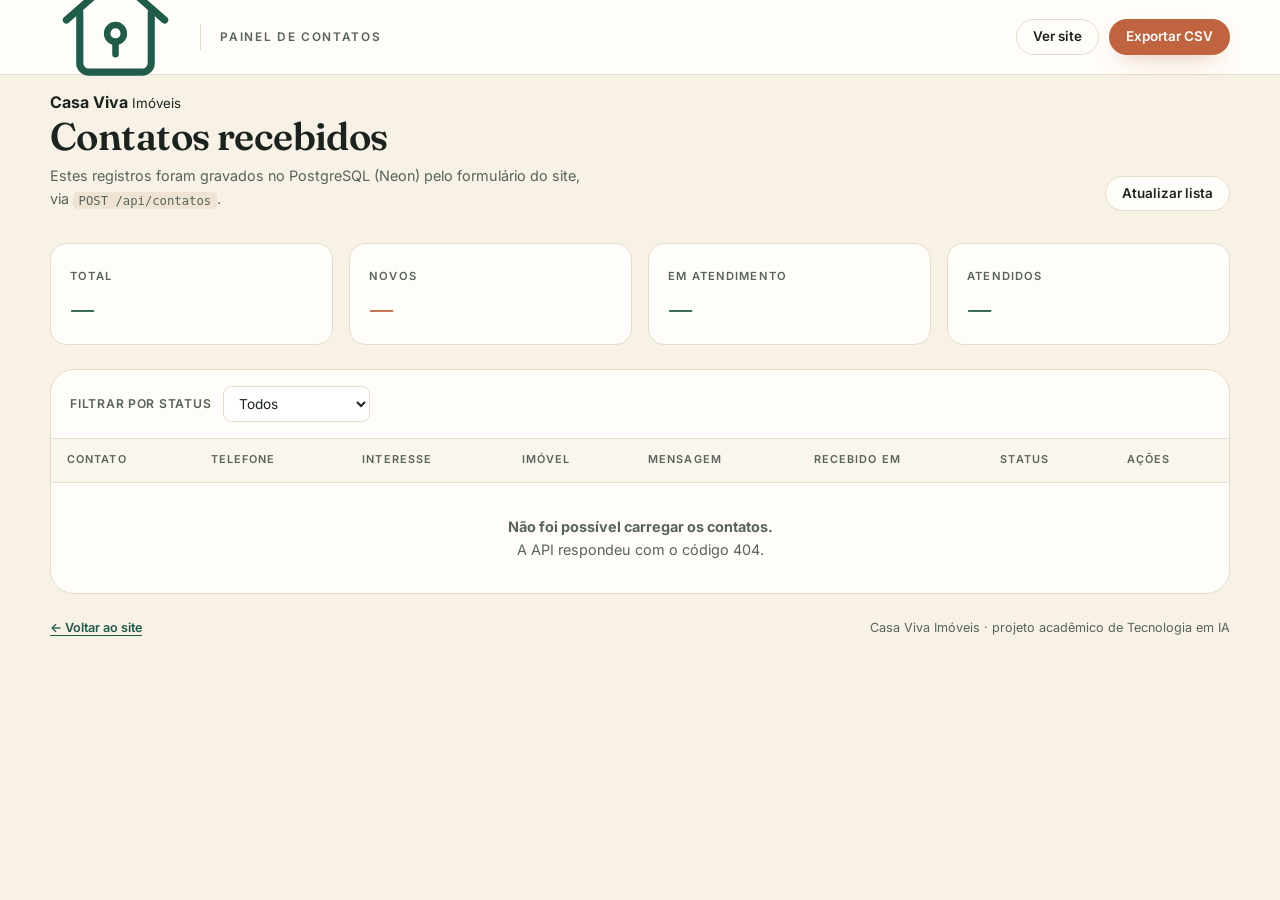
==== frontend/admin.html @ 15d40934 "feat(admin): cria painel de contatos com status e exportacao csv" ====
<!DOCTYPE html>
<html lang="pt-BR">
  <head>
    <meta charset="UTF-8" />
    <meta name="viewport" content="width=device-width, initial-scale=1.0" />
    <title>Painel de contatos — Casa Viva Imóveis</title>
    <meta name="description" content="Painel administrativo para acompanhar os contatos recebidos pelo site da Casa Viva Imóveis." />
    <meta name="theme-color" content="#1f5c4a" />
    <link
      rel="icon"
      href="data:image/svg+xml,%3Csvg xmlns='http://www.w3.org/2000/svg' viewBox='0 0 32 32'%3E%3Crect width='32' height='32' rx='9' fill='%231f5c4a'/%3E%3Cpath d='M16 7l8 6.8V24a1 1 0 0 1-1 1h-4.6v-6.4h-4.8V25H9a1 1 0 0 1-1-1V13.8z' fill='%23f7f1e6'/%3E%3C/svg%3E"
    />

    <link rel="preconnect" href="https://fonts.googleapis.com" />
    <link rel="preconnect" href="https://fonts.gstatic.com" crossorigin />
    <link
      href="https://fonts.googleapis.com/css2?family=Fraunces:wght@400;600&family=Inter:wght@400;500;600;700&display=swap"
      rel="stylesheet"
    />

    <link rel="stylesheet" href="css/base.css" />
    <link rel="stylesheet" href="css/admin.css" />
  </head>

  <body class="admin">
    <!-- Barra superior do painel -->
    <header class="admin__topo">
      <div class="container admin__barra">
        <a class="logo" href="index.html" aria-label="Casa Viva Imóveis — ir para o site">
          <svg class="logo__icone" viewBox="0 0 44 44" fill="none" aria-hidden="true">
            <path d="M5.5 20.5 22 6l16.5 14.5" stroke="currentColor" stroke-width="2.4" stroke-linecap="round" stroke-linejoin="round" />
            <path d="M10 17.8V35a3 3 0 0 0 3 3h18a3 3 0 0 0 3-3V17.8" stroke="currentColor" stroke-width="2.4" stroke-linecap="round" stroke-linejoin="round" />
            <circle cx="22" cy="25" r="2.8" stroke="currentColor" stroke-width="2.2" />
            <path d="M22 27.8V32" stroke="currentColor" stroke-width="2.2" stroke-linecap="round" />
          </svg>
          <span class="logo__texto">
            <strong>Casa Viva</strong>
            <small>Imóveis</small>
          </span>
        </a>

        <span class="admin__divisor" aria-hidden="true"></span>
        <p class="admin__etiqueta">Painel de contatos</p>

        <div class="admin__acoes">
          <a class="btn btn--contorno btn--pequeno" href="index.html">Ver site</a>
          <button class="btn btn--primario btn--pequeno" id="exportar" type="button">
            Exportar CSV
          </button>
        </div>
      </div>
    </header>

    <main class="container admin__conteudo">
      <div class="admin__intro">
        <div>
          <h1>Contatos recebidos</h1>
          <p>
            Estes registros foram gravados no PostgreSQL (Neon) pelo formulário
            do site, via <code>POST /api/contatos</code>.
          </p>
        </div>
        <button class="btn btn--contorno btn--pequeno" id="atualizar" type="button">
          Atualizar lista
        </button>
      </div>

      <!-- Cartões de resumo -->
      <section class="resumo" aria-label="Resumo dos contatos">
        <div class="resumo__cartao">
          <span>Total</span>
          <strong id="totalContatos">—</strong>
        </div>
        <div class="resumo__cartao resumo__cartao--alerta">
          <span>Novos</span>
          <strong id="totalNovos">—</strong>
        </div>
        <div class="resumo__cartao">
          <span>Em atendimento</span>
          <strong id="totalAtendimento">—</strong>
        </div>
        <div class="resumo__cartao">
          <span>Atendidos</span>
          <strong id="totalAtendidos">—</strong>
        </div>
      </section>

      <!-- Tabela de contatos -->
      <section class="painel" aria-label="Lista de contatos">
        <div class="painel__barra">
          <label for="filtroStatus">Filtrar por status</label>
          <select id="filtroStatus">
            <option value="">Todos</option>
            <option value="novo">Novo</option>
            <option value="em_atendimento">Em atendimento</option>
            <option value="atendido">Atendido</option>
          </select>
          <span class="painel__hora" id="ultimaAtualizacao"></span>
        </div>

        <div class="tabela__rolagem">
          <table class="tabela">
            <thead>
              <tr>
                <th scope="col">Contato</th>
                <th scope="col">Telefone</th>
                <th scope="col">Interesse</th>
                <th scope="col">Imóvel</th>
                <th scope="col">Mensagem</th>
                <th scope="col">Recebido em</th>
                <th scope="col">Status</th>
                <th scope="col">Ações</th>
              </tr>
            </thead>
            <tbody id="corpoTabela"></tbody>
          </table>
        </div>

        <p class="tabela__estado" id="estadoTabela">Carregando contatos...</p>
      </section>

      <footer class="admin__rodape">
        <p>
          <a class="link-botao" href="index.html">← Voltar ao site</a>
        </p>
        <p>Casa Viva Imóveis · projeto acadêmico de Tecnologia em IA</p>
      </footer>
    </main>

    <div class="toast" id="toast" role="status" aria-live="polite"></div>

    <script>
      /* Mesma configuração do index.html: em produção, informe a URL da API. */
      window.CASAVIVA_API_URL = "";
    </script>
    <script src="js/api.js"></script>
    <script src="js/admin.js"></script>
  </body>
</html>
---- frontend/css/base.css ----
/* =====================================================================
   Casa Viva Imóveis — base.css
   Tokens de design (paleta, tipografia, espaçamento) e componentes
   reaproveitados pelo site (index.html) e pelo painel (admin.html).

   TROcar A PALETA? Basta alterar as variáveis abaixo. Todo o CSS usa
   var(--nome), então nenhuma cor fica "solta" pelo arquivo.
   ===================================================================== */

/* ---------------------------------------------------------------------
   1. PALETA E TOKENS
   Paleta "areia + verde": areia traz aconchego (morar) e o verde passa
   confiança (contrato, documentação). O terracota é usado só em ações.
   --------------------------------------------------------------------- */
:root {
  /* Cores de fundo */
  --areia: #f7f1e6;
  --areia-forte: #efe4d2;
  --papel: #fffdf9;
  --branco: #ffffff;

  /* Verdes da marca */
  --verde-900: #0d2a22;
  --verde-800: #133a2e;
  --verde: #1f5c4a;
  --verde-600: #2c7a60;
  --verde-claro: #dceae2;

  /* Destaque (botões e detalhes) */
  --terracota: #c06440;
  --terracota-escura: #a4522f;
  --areia-quente: #e9b48f;

  /* Texto e linhas */
  --tinta: #1b231f;
  --tinta-suave: #58635c;
  --linha: #e5dccb;

  /* Feedback */
  --erro: #b0342a;
  --sucesso: #1d6b45;

  /* Tipografia */
  --fonte-titulo: "Fraunces", "Iowan Old Style", Georgia, serif;
  --fonte-texto: "Inter", system-ui, -apple-system, "Segoe UI", sans-serif;

  /* Layout */
  --largura: 1180px;
  --altura-header: 76px;
  --secao: clamp(4.5rem, 8vw, 7rem);

  /* Formas, sombras e movimento */
  --raio-p: 10px;
  --raio: 16px;
  --raio-g: 24px;
  --sombra-1: 0 1px 2px rgba(13, 42, 34, 0.06), 0 10px 28px -14px rgba(13, 42, 34, 0.22);
  --sombra-2: 0 26px 60px -26px rgba(13, 42, 34, 0.38);
  --transicao: 220ms cubic-bezier(0.22, 1, 0.36, 1);
}

/* ---------------------------------------------------------------------
   2. RESET LEVE
   Sem frameworks: só o necessário para o layout se comportar igual em
   Chrome, Firefox, Edge e Safari.
   --------------------------------------------------------------------- */
*,
*::before,
*::after {
  box-sizing: border-box;
}

* {
  margin: 0;
}

html {
  -webkit-text-size-adjust: 100%;
  color-scheme: light;
  /* Rolagem suave dos links de âncora (#inicio, #imoveis...) */
  scroll-behavior: smooth;
  /* Evita que o header fixo cubra o título da seção */
  scroll-padding-top: calc(var(--altura-header) + 20px);
}

body {
  font-family: var(--fonte-texto);
  font-size: 1rem;
  line-height: 1.6;
  color: var(--tinta);
  background: var(--papel);
  -webkit-font-smoothing: antialiased;
}

img,
svg {
  display: block;
  max-width: 100%;
}

img {
  height: auto;
}

a {
  color: inherit;
  text-decoration: none;
}

button,
input,
select,
textarea {
  font: inherit;
  color: inherit;
}

button {
  background: none;
  border: 0;
  cursor: pointer;
}

ul,
ol {
  list-style: none;
  padding: 0;
}

h1,
h2,
h3,
h4 {
  font-family: var(--fonte-titulo);
  font-weight: 600;
  line-height: 1.12;
  letter-spacing: -0.015em;
  text-wrap: balance;
}

p {
  text-wrap: pretty;
}

:focus-visible {
  outline: 2px solid var(--verde-600);
  outline-offset: 3px;
  border-radius: 4px;
}

::selection {
  background: var(--verde-claro);
  color: var(--verde-900);
}

/* Quem pediu menos movimento no sistema recebe menos movimento no site. */
@media (prefers-reduced-motion: reduce) {
  html {
    scroll-behavior: auto;
  }

  *,
  *::before,
  *::after {
    animation-duration: 0.01ms !important;
    animation-iteration-count: 1 !important;
    transition-duration: 0.01ms !important;
  }
}

/* ---------------------------------------------------------------------
   3. ESTRUTURA
   --------------------------------------------------------------------- */
.container {
  width: min(calc(100% - 2.5rem), var(--largura));
  margin-inline: auto;
}

.secao {
  padding-block: var(--secao);
}

.secao--areia {
  background: var(--areia);
}

.olho {
  display: inline-flex;
  align-items: center;
  gap: 0.6rem;
  font-size: 0.75rem;
  font-weight: 600;
  letter-spacing: 0.18em;
  text-transform: uppercase;
  color: var(--terracota-escura);
}

.olho::before {
  content: "";
  width: 26px;
  height: 1px;
  background: currentColor;
  opacity: 0.6;
}

.secao__titulo {
  font-size: clamp(2rem, 4vw, 3rem);
  margin-block: 0.7rem 1rem;
}

.secao__cabecalho {
  display: flex;
  align-items: flex-end;
  justify-content: space-between;
  gap: 2rem;
  margin-bottom: 2.5rem;
}

.secao__cabecalho p {
  color: var(--tinta-suave);
  max-width: 52ch;
}

.secao__nota {
  font-size: 0.85rem;
  color: var(--tinta-suave);
  white-space: nowrap;
}

/* ---------------------------------------------------------------------
   4. BOTÕES
   --------------------------------------------------------------------- */
.btn {
  display: inline-flex;
  align-items: center;
  justify-content: center;
  gap: 0.55rem;
  padding: 0.85rem 1.4rem;
  border: 1px solid transparent;
  border-radius: 999px;
  font-size: 0.95rem;
  font-weight: 600;
  line-height: 1;
  transition:
    background var(--transicao),
    color var(--transicao),
    border-color var(--transicao),
    box-shadow var(--transicao),
    transform var(--transicao);
}

.btn:hover {
  transform: translateY(-1px);
}

.btn:active {
  transform: translateY(0);
}

.btn--primario {
  background: var(--terracota);
  color: #fff;
  box-shadow: 0 10px 24px -14px rgba(192, 100, 64, 0.9);
}

.btn--primario:hover {
  background: var(--terracota-escura);
}

.btn--secundario {
  background: var(--verde);
  color: #fff;
}

.btn--secundario:hover {
  background: var(--verde-800);
}

.btn--contorno {
  border-color: var(--linha);
  background: var(--papel);
  color: var(--tinta);
}

.btn--contorno:hover {
  border-color: var(--verde-600);
  color: var(--verde);
}

.btn--vidro {
  border-color: rgba(255, 255, 255, 0.35);
  background: rgba(255, 255, 255, 0.1);
  color: #fff;
  backdrop-filter: blur(6px);
}

.btn--vidro:hover {
  background: rgba(255, 255, 255, 0.2);
}

.btn--perigo {
  border-color: #eccbc6;
  background: #fdf1ef;
  color: var(--erro);
}

.btn--perigo:hover {
  background: #f9e1dd;
}

.btn--grande {
  padding: 1.05rem 1.7rem;
  font-size: 1rem;
}

.btn--pequeno {
  padding: 0.62rem 1rem;
  font-size: 0.84rem;
}

.btn--bloco {
  width: 100%;
}

.btn[disabled] {
  opacity: 0.6;
  pointer-events: none;
}

.link-botao {
  color: var(--verde);
  font-weight: 600;
  text-decoration: underline;
  text-underline-offset: 3px;
  text-decoration-thickness: 1px;
}

.link-botao:hover {
  color: var(--terracota-escura);
}

/* ---------------------------------------------------------------------
   5. FORMULÁRIOS
   --------------------------------------------------------------------- */
.campo {
  display: flex;
  flex-direction: column;
  gap: 0.4rem;
  min-width: 0;
}

.campo label {
  font-size: 0.8rem;
  font-weight: 600;
  letter-spacing: 0.02em;
}

.campo input,
.campo select,
.campo textarea {
  width: 100%;
  padding: 0.8rem 0.95rem;
  border: 1px solid var(--linha);
  border-radius: var(--raio-p);
  background: var(--branco);
  transition:
    border-color var(--transicao),
    box-shadow var(--transicao);
}

.campo textarea {
  min-height: 120px;
  resize: vertical;
}

.campo input::placeholder,
.campo textarea::placeholder {
  color: #9aa39c;
}

.campo input:focus,
.campo select:focus,
.campo textarea:focus {
  outline: none;
  border-color: var(--verde-600);
  box-shadow: 0 0 0 3px rgba(44, 122, 96, 0.15);
}

.campo__erro {
  min-height: 1rem;
  font-size: 0.78rem;
  color: var(--erro);
}

.campo--invalido input,
.campo--invalido select,
.campo--invalido textarea {
  border-color: var(--erro);
  background: #fdf6f5;
}

/* ---------------------------------------------------------------------
   6. UTILITÁRIOS
   --------------------------------------------------------------------- */
.sr-only {
  position: absolute;
  width: 1px;
  height: 1px;
  padding: 0;
  overflow: hidden;
  clip: rect(0, 0, 0, 0);
  white-space: nowrap;
  border: 0;
}

.pular-para-conteudo {
  position: absolute;
  top: 0.5rem;
  left: 0.5rem;
  z-index: 200;
  padding: 0.7rem 1rem;
  border-radius: var(--raio-p);
  background: var(--verde-900);
  color: #fff;
  font-size: 0.85rem;
  transform: translateY(-160%);
  transition: transform var(--transicao);
}

.pular-para-conteudo:focus {
  transform: translateY(0);
}
---- frontend/css/admin.css ----
/* =====================================================================
   Casa Viva Imóveis — admin.css
   Estilos exclusivos do painel (admin.html). Reaproveita os tokens e os
   componentes de base.css (botões, campos, link-botao, toast).
   ===================================================================== */

body.admin {
  background: var(--areia);
  min-height: 100vh;
}

/* ---------------------------------------------------------------------
   1. BARRA SUPERIOR
   --------------------------------------------------------------------- */
.admin__topo {
  position: sticky;
  top: 0;
  z-index: 20;
  border-bottom: 1px solid var(--linha);
  background: var(--papel);
}

.admin__barra {
  display: flex;
  align-items: center;
  gap: 1.2rem;
  height: 74px;
}

.admin__topo .logo {
  color: var(--tinta);
}

.admin__topo .logo__icone {
  color: var(--verde);
}

.admin__divisor {
  width: 1px;
  height: 26px;
  background: var(--linha);
}

.admin__etiqueta {
  font-size: 0.74rem;
  font-weight: 600;
  letter-spacing: 0.14em;
  text-transform: uppercase;
  color: var(--tinta-suave);
}

.admin__acoes {
  display: flex;
  gap: 0.6rem;
  margin-left: auto;
}

/* ---------------------------------------------------------------------
   2. CABEÇALHO DA PÁGINA
   --------------------------------------------------------------------- */
.admin__conteudo {
  padding-block: 2.5rem 4rem;
}

.admin__intro {
  display: flex;
  align-items: flex-end;
  justify-content: space-between;
  gap: 2rem;
  margin-bottom: 2rem;
}

.admin__intro h1 {
  margin-bottom: 0.4rem;
  font-size: clamp(1.8rem, 3vw, 2.4rem);
}

.admin__intro p {
  max-width: 60ch;
  font-size: 0.9rem;
  color: var(--tinta-suave);
}

.admin__intro code {
  padding: 0.1rem 0.35rem;
  border-radius: 5px;
  background: var(--areia-forte);
  font-size: 0.85em;
}

/* ---------------------------------------------------------------------
   3. CARTÕES DE RESUMO
   --------------------------------------------------------------------- */
.resumo {
  display: grid;
  grid-template-columns: repeat(4, minmax(0, 1fr));
  gap: 1rem;
  margin-bottom: 1.5rem;
}

.resumo__cartao {
  padding: 1.1rem 1.2rem;
  border: 1px solid var(--linha);
  border-radius: var(--raio);
  background: var(--papel);
}

.resumo__cartao span {
  font-size: 0.7rem;
  font-weight: 600;
  letter-spacing: 0.1em;
  text-transform: uppercase;
  color: var(--tinta-suave);
}

.resumo__cartao strong {
  display: block;
  margin-top: 0.15rem;
  font-family: var(--fonte-titulo);
  font-size: 1.9rem;
  font-weight: 600;
  line-height: 1.2;
  color: var(--verde);
}

.resumo__cartao--alerta strong {
  color: var(--terracota);
}

/* ---------------------------------------------------------------------
   4. PAINEL E TABELA
   --------------------------------------------------------------------- */
.painel {
  overflow: hidden;
  border: 1px solid var(--linha);
  border-radius: var(--raio-g);
  background: var(--papel);
}

.painel__barra {
  display: flex;
  flex-wrap: wrap;
  align-items: center;
  gap: 0.7rem;
  padding: 1rem 1.2rem;
  border-bottom: 1px solid var(--linha);
}

.painel__barra label {
  font-size: 0.76rem;
  font-weight: 600;
  letter-spacing: 0.06em;
  text-transform: uppercase;
  color: var(--tinta-suave);
}

.painel__barra select {
  padding: 0.5rem 0.7rem;
  border: 1px solid var(--linha);
  border-radius: 8px;
  background: var(--branco);
  font-size: 0.85rem;
}

.painel__barra select:focus {
  outline: none;
  border-color: var(--verde-600);
}

.painel__hora {
  margin-left: auto;
  font-size: 0.75rem;
  color: var(--tinta-suave);
}

.tabela__rolagem {
  overflow-x: auto;
}

.tabela {
  width: 100%;
  border-collapse: collapse;
  font-size: 0.86rem;
}

.tabela th {
  padding: 0.8rem 1rem;
  border-bottom: 1px solid var(--linha);
  background: #faf6ee;
  color: var(--tinta-suave);
  font-size: 0.68rem;
  font-weight: 600;
  letter-spacing: 0.1em;
  text-align: left;
  text-transform: uppercase;
  white-space: nowrap;
}

.tabela td {
  padding: 0.85rem 1rem;
  border-bottom: 1px solid var(--linha);
  vertical-align: top;
}

.tabela tbody tr:last-child td {
  border-bottom: 0;
}

.tabela tbody tr:hover {
  background: #fcf9f2;
}

.tabela__pessoa {
  display: flex;
  flex-direction: column;
  gap: 0.1rem;
  min-width: 150px;
}

.tabela__pessoa strong {
  font-size: 0.9rem;
}

.tabela__secundario {
  font-size: 0.78rem;
  color: var(--tinta-suave);
  overflow-wrap: anywhere;
}

.tabela__mensagem {
  display: -webkit-box;
  max-width: 250px;
  overflow: hidden;
  color: var(--tinta-suave);
  font-size: 0.82rem;
  -webkit-box-orient: vertical;
  -webkit-line-clamp: 2;
}

/* --- Etiquetas de interesse --- */
.pilula {
  display: inline-block;
  padding: 0.28rem 0.62rem;
  border-radius: 999px;
  font-size: 0.72rem;
  font-weight: 600;
  white-space: nowrap;
}

.pilula--comprar {
  background: var(--verde-claro);
  color: var(--verde);
}

.pilula--alugar {
  background: #f6e0d5;
  color: var(--terracota-escura);
}

.pilula--vender {
  background: #e8e4f5;
  color: #4b3d8a;
}

.tabela__status {
  padding: 0.45rem 0.55rem;
  border: 1px solid var(--linha);
  border-radius: 8px;
  background: var(--branco);
  font-size: 0.8rem;
}

.tabela__status:focus {
  outline: none;
  border-color: var(--verde-600);
  box-shadow: 0 0 0 3px rgba(44, 122, 96, 0.14);
}

.tabela__status[disabled] {
  opacity: 0.6;
}

.tabela__estado {
  padding: 2rem 1.2rem;
  color: var(--tinta-suave);
  font-size: 0.9rem;
  text-align: center;
}

.tabela__estado[hidden] {
  display: none;
}

/* ---------------------------------------------------------------------
   5. RODAPÉ
   --------------------------------------------------------------------- */
.admin__rodape {
  display: flex;
  flex-wrap: wrap;
  justify-content: space-between;
  gap: 1rem;
  margin-top: 1.5rem;
  font-size: 0.79rem;
  color: var(--tinta-suave);
}

/* ---------------------------------------------------------------------
   6. RESPONSIVIDADE
   Abaixo de 900px a tabela vira uma lista de cartões: cada célula mostra
   o rótulo da coluna (data-rotulo) à esquerda.
   --------------------------------------------------------------------- */
@media (max-width: 1000px) {
  .resumo {
    grid-template-columns: repeat(2, minmax(0, 1fr));
  }
}

@media (max-width: 900px) {
  .admin__etiqueta,
  .admin__divisor {
    display: none;
  }

  .admin__intro {
    flex-direction: column;
    align-items: flex-start;
    gap: 1rem;
  }

  .tabela thead {
    display: none;
  }

  .tabela,
  .tabela tbody,
  .tabela tr,
  .tabela td {
    display: block;
    width: 100%;
  }

  .tabela tr {
    border-bottom: 1px solid var(--linha);
  }

  .tabela td {
    display: flex;
    align-items: flex-start;
    justify-content: space-between;
    gap: 1rem;
    padding: 0.55rem 1rem;
    border-bottom: 1px dashed var(--linha);
    text-align: right;
  }

  .tabela td:last-child {
    border-bottom: 0;
  }

  .tabela td::before {
    content: attr(data-rotulo);
    flex: none;
    font-size: 0.66rem;
    font-weight: 600;
    letter-spacing: 0.1em;
    text-align: left;
    text-transform: uppercase;
    color: var(--tinta-suave);
  }

  .tabela__pessoa {
    align-items: flex-end;
  }

  .tabela__mensagem {
    max-width: none;
    text-align: right;
    -webkit-line-clamp: unset;
  }
}

@media (max-width: 640px) {
  .admin__barra {
    height: 66px;
    gap: 0.8rem;
  }

  .admin__topo .logo__texto small {
    display: none;
  }

  .admin__acoes .btn--contorno {
    display: none;
  }

  .admin__conteudo {
    padding-block: 1.8rem 3rem;
  }

  .resumo {
    grid-template-columns: 1fr 1fr;
    gap: 0.7rem;
  }

  .resumo__cartao {
    padding: 0.9rem 1rem;
  }

  .resumo__cartao strong {
    font-size: 1.6rem;
  }

  .painel__hora {
    width: 100%;
    margin-left: 0;
  }

  .tabela td {
    flex-direction: column;
    align-items: flex-start;
    gap: 0.2rem;
    text-align: left;
  }

  .tabela__pessoa {
    align-items: flex-start;
  }

  .tabela__mensagem {
    text-align: left;
  }
}
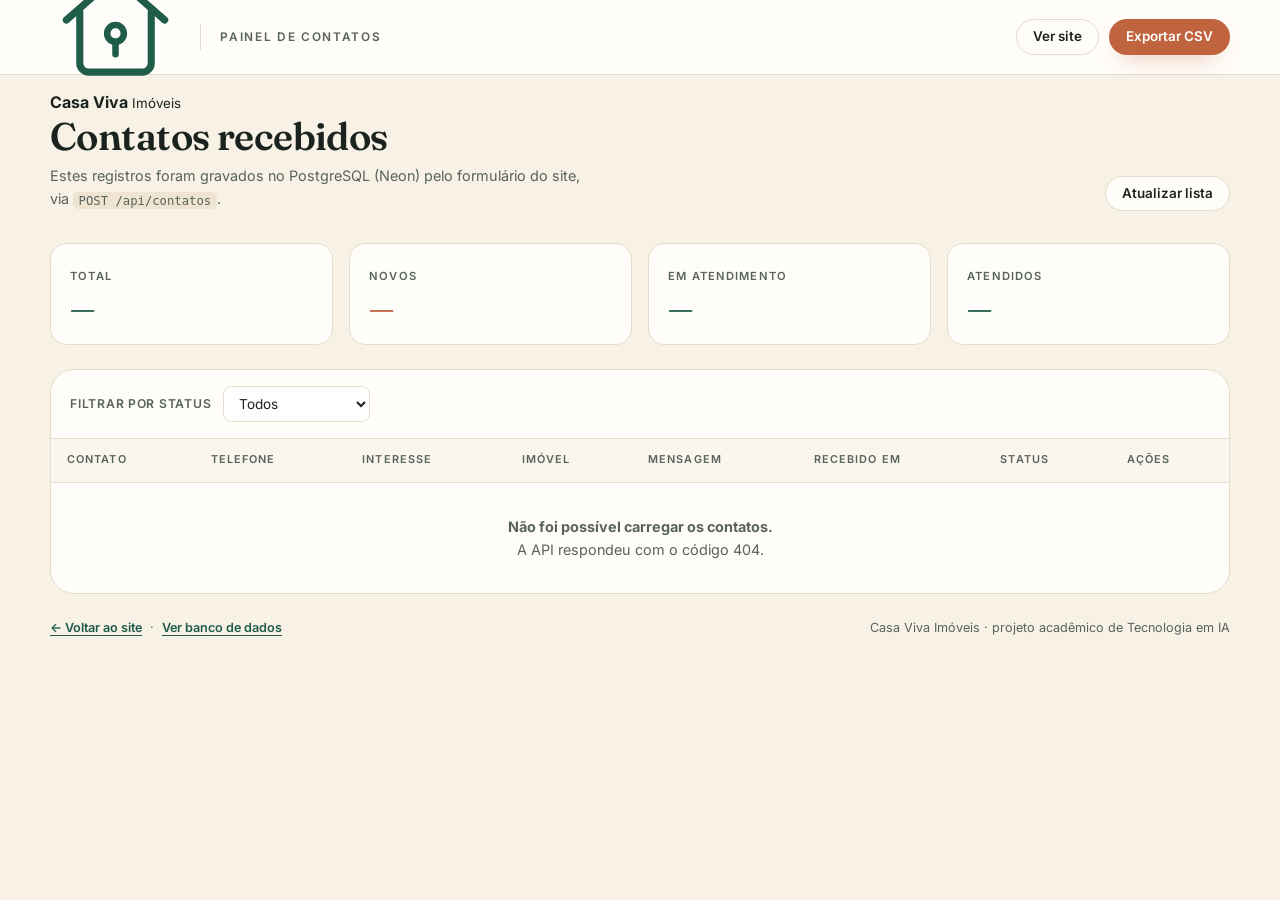
==== commit 2f5fb155: "feat(frontend): pagina Banco de dados com DER, tabelas e consultas SQL Adiciona banco.html (DER em H" ====
--- a/frontend/admin.html
+++ b/frontend/admin.html
@@ -122,6 +122,8 @@
       <footer class="admin__rodape">
         <p>
           <a class="link-botao" href="index.html">← Voltar ao site</a>
+          &nbsp;·&nbsp;
+          <a class="link-botao" href="banco.html">Ver banco de dados</a>
         </p>
         <p>Casa Viva Imóveis · projeto acadêmico de Tecnologia em IA</p>
       </footer>
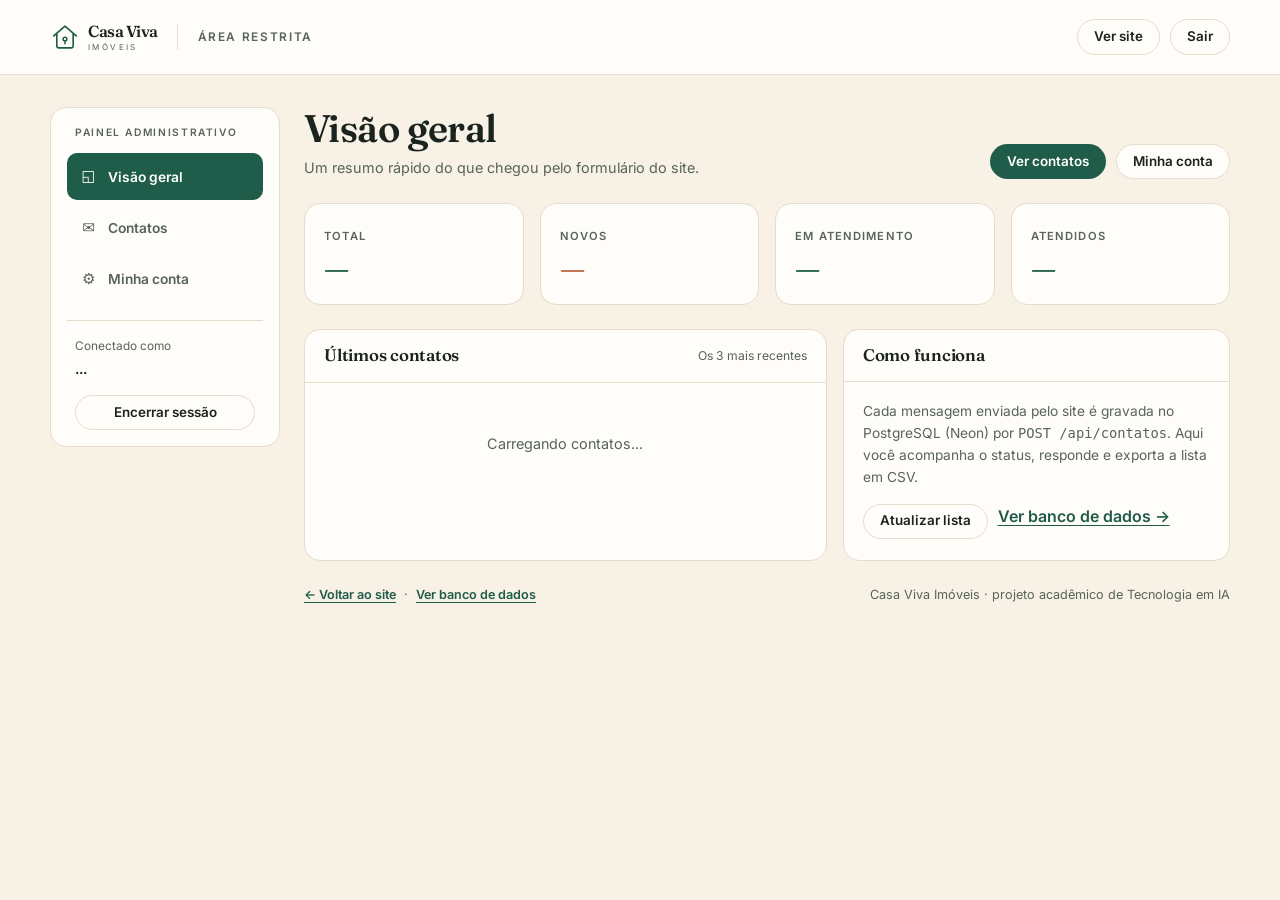
==== commit 5ee687b0: "feat(auth): protege painel, separa seções e corrige logo" ====
--- a/frontend/admin.html
+++ b/frontend/admin.html
@@ -3,9 +3,10 @@
   <head>
     <meta charset="UTF-8" />
     <meta name="viewport" content="width=device-width, initial-scale=1.0" />
-    <title>Painel de contatos — Casa Viva Imóveis</title>
-    <meta name="description" content="Painel administrativo para acompanhar os contatos recebidos pelo site da Casa Viva Imóveis." />
+    <title>Painel administrativo — Casa Viva Imóveis</title>
+    <meta name="description" content="Área restrita aos criadores do site para acompanhar contatos e administrar a conta." />
     <meta name="theme-color" content="#1f5c4a" />
+    <meta name="robots" content="noindex, nofollow" />
     <link
       rel="icon"
       href="data:image/svg+xml,%3Csvg xmlns='http://www.w3.org/2000/svg' viewBox='0 0 32 32'%3E%3Crect width='32' height='32' rx='9' fill='%231f5c4a'/%3E%3Cpath d='M16 7l8 6.8V24a1 1 0 0 1-1 1h-4.6v-6.4h-4.8V25H9a1 1 0 0 1-1-1V13.8z' fill='%23f7f1e6'/%3E%3C/svg%3E"
@@ -40,93 +41,228 @@
         </a>
 
         <span class="admin__divisor" aria-hidden="true"></span>
-        <p class="admin__etiqueta">Painel de contatos</p>
+        <p class="admin__etiqueta">Área restrita</p>
 
         <div class="admin__acoes">
           <a class="btn btn--contorno btn--pequeno" href="index.html">Ver site</a>
-          <button class="btn btn--primario btn--pequeno" id="exportar" type="button">
-            Exportar CSV
-          </button>
+          <button class="btn btn--contorno btn--pequeno js-sair" type="button">Sair</button>
         </div>
       </div>
     </header>
 
     <main class="container admin__conteudo">
-      <div class="admin__intro">
-        <div>
-          <h1>Contatos recebidos</h1>
+      <!-- Navegação separada por assunto -->
+      <aside class="admin__menu" aria-label="Navegação do painel">
+        <p class="admin__menu-titulo">Painel administrativo</p>
+        <nav class="admin__menu-lista" aria-label="Seções">
+          <button class="admin__menu-item is-ativo" type="button" data-secao="visao" aria-current="page">
+            <span aria-hidden="true">◱</span> Visão geral
+          </button>
+          <button class="admin__menu-item" type="button" data-secao="contatos">
+            <span aria-hidden="true">✉</span> Contatos
+          </button>
+          <button class="admin__menu-item" type="button" data-secao="conta">
+            <span aria-hidden="true">⚙</span> Minha conta
+          </button>
+        </nav>
+
+        <div class="admin__menu-info">
+          Conectado como
+          <strong id="adminUsuario">...</strong>
+          <button class="btn btn--contorno btn--pequeno admin__menu-saida js-sair" type="button">
+            Encerrar sessão
+          </button>
+        </div>
+      </aside>
+
+      <div class="admin__miolo">
+        <!-- 1. VISÃO GERAL ------------------------------------------------ -->
+        <section class="admin__secao" id="secao-visao" aria-labelledby="tituloVisao">
+          <div class="admin__intro">
+            <div>
+              <h1 id="tituloVisao">Visão geral</h1>
+              <p>Um resumo rápido do que chegou pelo formulário do site.</p>
+            </div>
+            <div class="admin__acoes-rapidas">
+              <button class="btn btn--secundario btn--pequeno" id="irContatos" type="button">
+                Ver contatos
+              </button>
+              <button class="btn btn--contorno btn--pequeno" id="irConta" type="button">
+                Minha conta
+              </button>
+            </div>
+          </div>
+
+          <section class="resumo" aria-label="Resumo dos contatos">
+            <div class="resumo__cartao">
+              <span>Total</span>
+              <strong id="totalContatos">—</strong>
+            </div>
+            <div class="resumo__cartao resumo__cartao--alerta">
+              <span>Novos</span>
+              <strong id="totalNovos">—</strong>
+            </div>
+            <div class="resumo__cartao">
+              <span>Em atendimento</span>
+              <strong id="totalAtendimento">—</strong>
+            </div>
+            <div class="resumo__cartao">
+              <span>Atendidos</span>
+              <strong id="totalAtendidos">—</strong>
+            </div>
+          </section>
+
+          <div class="visao">
+            <article class="cartao">
+              <div class="cartao__cabecalho">
+                <h2>Últimos contatos</h2>
+                <p>Os 3 mais recentes</p>
+              </div>
+              <div class="cartao__corpo">
+                <div class="lista-ultimos" id="ultimosContatos">
+                  <p class="tabela__estado">Carregando contatos...</p>
+                </div>
+              </div>
+            </article>
+
+            <article class="cartao">
+              <div class="cartao__cabecalho">
+                <h2>Como funciona</h2>
+              </div>
+              <div class="cartao__corpo">
+                <p style="font-size: 0.86rem; color: var(--tinta-suave);">
+                  Cada mensagem enviada pelo site é gravada no PostgreSQL (Neon)
+                  por <code>POST /api/contatos</code>. Aqui você acompanha o status,
+                  responde e exporta a lista em CSV.
+                </p>
+                <div class="admin__acoes-rapidas">
+                  <button class="btn btn--contorno btn--pequeno" id="atualizar" type="button">
+                    Atualizar lista
+                  </button>
+                  <a class="link-botao" href="banco.html">Ver banco de dados →</a>
+                </div>
+              </div>
+            </article>
+          </div>
+        </section>
+
+        <!-- 2. CONTATOS --------------------------------------------------- -->
+        <section class="admin__secao" id="secao-contatos" aria-labelledby="tituloContatos" hidden>
+          <div class="admin__intro">
+            <div>
+              <h2 id="tituloContatos">Contatos recebidos</h2>
+              <p>Filtre, altere o status, exclua ou exporte os registros.</p>
+            </div>
+            <button class="btn btn--contorno btn--pequeno" id="atualizarContatos" type="button">
+              Atualizar lista
+            </button>
+          </div>
+
+          <section class="painel" aria-label="Lista de contatos">
+            <div class="painel__barra">
+              <label for="filtroStatus">Filtrar por status</label>
+              <select id="filtroStatus">
+                <option value="">Todos</option>
+                <option value="novo">Novo</option>
+                <option value="em_atendimento">Em atendimento</option>
+                <option value="atendido">Atendido</option>
+              </select>
+              <button class="btn btn--contorno btn--pequeno" id="exportar" type="button">
+                Exportar CSV
+              </button>
+              <span class="painel__hora" id="ultimaAtualizacao"></span>
+            </div>
+
+            <div class="tabela__rolagem">
+              <table class="tabela">
+                <thead>
+                  <tr>
+                    <th scope="col">Contato</th>
+                    <th scope="col">Telefone</th>
+                    <th scope="col">Interesse</th>
+                    <th scope="col">Imóvel</th>
+                    <th scope="col">Mensagem</th>
+                    <th scope="col">Recebido em</th>
+                    <th scope="col">Status</th>
+                    <th scope="col">Ações</th>
+                  </tr>
+                </thead>
+                <tbody id="corpoTabela"></tbody>
+              </table>
+            </div>
+
+            <p class="tabela__estado" id="estadoTabela">Carregando contatos...</p>
+          </section>
+        </section>
+
+        <!-- 3. MINHA CONTA ------------------------------------------------ -->
+        <section class="admin__secao" id="secao-conta" aria-labelledby="tituloConta" hidden>
+          <div class="admin__intro">
+            <div>
+              <h2 id="tituloConta">Minha conta</h2>
+              <p>Sua sessão e a senha de acesso ao painel.</p>
+            </div>
+          </div>
+
+          <div class="conta">
+            <article class="conta__cartao">
+              <h2>Sessão</h2>
+              <p>Acesso permitido somente aos criadores do site.</p>
+              <div class="conta__dado">
+                <span>Usuário conectado</span>
+                <strong id="contaUsuario">...</strong>
+              </div>
+              <div class="conta__dado">
+                <span>Permissão</span>
+                <strong>Administrador</strong>
+              </div>
+            </article>
+
+            <article class="conta__cartao">
+              <h2>Alterar senha</h2>
+              <p>Use uma senha com pelo menos 8 caracteres e não compartilhe.</p>
+
+              <div class="conta__alerta" id="avisoTroca" hidden>
+                <strong>Senha temporária.</strong> Troque-a agora para liberar o acesso
+                aos contatos.
+              </div>
+
+              <form class="form-senha" id="formSenha">
+                <div class="campo">
+                  <label for="senhaAtual">Senha atual</label>
+                  <input id="senhaAtual" type="password" autocomplete="current-password" required />
+                </div>
+                <div class="campo">
+                  <label for="senhaNova">Nova senha</label>
+                  <input id="senhaNova" type="password" autocomplete="new-password" minlength="8" required />
+                </div>
+                <div class="campo">
+                  <label for="senhaConfirmacao">Confirmar nova senha</label>
+                  <input id="senhaConfirmacao" type="password" autocomplete="new-password" minlength="8" required />
+                  <span class="campo__erro" id="erroSenha"></span>
+                </div>
+                <div class="form-senha__acoes">
+                  <button class="btn btn--primario btn--pequeno" type="submit">
+                    Salvar nova senha
+                  </button>
+                  <button class="btn btn--contorno btn--pequeno js-sair" type="button">
+                    Sair da conta
+                  </button>
+                </div>
+              </form>
+            </article>
+          </div>
+        </section>
+
+        <footer class="admin__rodape">
           <p>
-            Estes registros foram gravados no PostgreSQL (Neon) pelo formulário
-            do site, via <code>POST /api/contatos</code>.
+            <a class="link-botao" href="index.html">← Voltar ao site</a>
+            &nbsp;·&nbsp;
+            <a class="link-botao" href="banco.html">Ver banco de dados</a>
           </p>
-        </div>
-        <button class="btn btn--contorno btn--pequeno" id="atualizar" type="button">
-          Atualizar lista
-        </button>
+          <p>Casa Viva Imóveis · projeto acadêmico de Tecnologia em IA</p>
+        </footer>
       </div>
-
-      <!-- Cartões de resumo -->
-      <section class="resumo" aria-label="Resumo dos contatos">
-        <div class="resumo__cartao">
-          <span>Total</span>
-          <strong id="totalContatos">—</strong>
-        </div>
-        <div class="resumo__cartao resumo__cartao--alerta">
-          <span>Novos</span>
-          <strong id="totalNovos">—</strong>
-        </div>
-        <div class="resumo__cartao">
-          <span>Em atendimento</span>
-          <strong id="totalAtendimento">—</strong>
-        </div>
-        <div class="resumo__cartao">
-          <span>Atendidos</span>
-          <strong id="totalAtendidos">—</strong>
-        </div>
-      </section>
-
-      <!-- Tabela de contatos -->
-      <section class="painel" aria-label="Lista de contatos">
-        <div class="painel__barra">
-          <label for="filtroStatus">Filtrar por status</label>
-          <select id="filtroStatus">
-            <option value="">Todos</option>
-            <option value="novo">Novo</option>
-            <option value="em_atendimento">Em atendimento</option>
-            <option value="atendido">Atendido</option>
-          </select>
-          <span class="painel__hora" id="ultimaAtualizacao"></span>
-        </div>
-
-        <div class="tabela__rolagem">
-          <table class="tabela">
-            <thead>
-              <tr>
-                <th scope="col">Contato</th>
-                <th scope="col">Telefone</th>
-                <th scope="col">Interesse</th>
-                <th scope="col">Imóvel</th>
-                <th scope="col">Mensagem</th>
-                <th scope="col">Recebido em</th>
-                <th scope="col">Status</th>
-                <th scope="col">Ações</th>
-              </tr>
-            </thead>
-            <tbody id="corpoTabela"></tbody>
-          </table>
-        </div>
-
-        <p class="tabela__estado" id="estadoTabela">Carregando contatos...</p>
-      </section>
-
-      <footer class="admin__rodape">
-        <p>
-          <a class="link-botao" href="index.html">← Voltar ao site</a>
-          &nbsp;·&nbsp;
-          <a class="link-botao" href="banco.html">Ver banco de dados</a>
-        </p>
-        <p>Casa Viva Imóveis · projeto acadêmico de Tecnologia em IA</p>
-      </footer>
     </main>
 
     <div class="toast" id="toast" role="status" aria-live="polite"></div>
--- a/frontend/css/base.css
+++ b/frontend/css/base.css
@@ -173,6 +173,44 @@
 .container {
   width: min(calc(100% - 2.5rem), var(--largura));
   margin-inline: auto;
+}
+
+/* Logomarca reaproveitada pelo site, pelo painel e pelo login.
+   O estilo.css sobrescreve estes valores no site (ícone 38px / título maior);
+   aqui a versão fica compacta para cabeçalhos de páginas internas. */
+.logo {
+  display: inline-flex;
+  align-items: center;
+  gap: 0.6rem;
+  color: inherit;
+}
+
+.logo__icone {
+  width: 32px;
+  height: 32px;
+  flex: none;
+  color: var(--terracota);
+}
+
+.logo__texto {
+  display: flex;
+  flex-direction: column;
+  line-height: 1;
+}
+
+.logo__texto strong {
+  font-family: var(--fonte-titulo);
+  font-size: 1.05rem;
+  font-weight: 600;
+  letter-spacing: -0.02em;
+}
+
+.logo__texto small {
+  margin-top: 0.25rem;
+  font-size: 0.55rem;
+  letter-spacing: 0.3em;
+  text-transform: uppercase;
+  opacity: 0.72;
 }
 
 .secao {
--- a/frontend/css/admin.css
+++ b/frontend/css/admin.css
@@ -27,12 +27,25 @@
   height: 74px;
 }
 
+/* Logo do painel: antes o SVG ficava sem largura (estilo.css não é
+   carregado aqui) e crescia dentro do cabeçalho. Agora tem tamanho fixo. */
 .admin__topo .logo {
+  gap: 0.5rem;
   color: var(--tinta);
 }
 
 .admin__topo .logo__icone {
+  width: 30px;
+  height: 30px;
   color: var(--verde);
+}
+
+.admin__topo .logo__texto strong {
+  font-size: 1rem;
+}
+
+.admin__topo .logo__texto small {
+  font-size: 0.5rem;
 }
 
 .admin__divisor {
@@ -58,8 +71,103 @@
 /* ---------------------------------------------------------------------
    2. CABEÇALHO DA PÁGINA
    --------------------------------------------------------------------- */
+[hidden] {
+  display: none !important;
+}
+
+/* O painel agora tem duas colunas: navegação à esquerda, conteúdo à direita.
+   Cada assunto (visão geral, contatos, conta) aparece em sua própria seção. */
 .admin__conteudo {
-  padding-block: 2.5rem 4rem;
+  display: grid;
+  grid-template-columns: 230px minmax(0, 1fr);
+  align-items: start;
+  gap: 1.5rem;
+  padding-block: 2rem 4rem;
+}
+
+.admin__miolo {
+  min-width: 0;
+}
+
+.admin__menu {
+  position: sticky;
+  top: 96px;
+  padding: 1rem;
+  border: 1px solid var(--linha);
+  border-radius: var(--raio);
+  background: var(--papel);
+}
+
+.admin__menu-titulo {
+  padding-inline: 0.5rem;
+  font-size: 0.64rem;
+  font-weight: 600;
+  letter-spacing: 0.16em;
+  text-transform: uppercase;
+  color: var(--tinta-suave);
+}
+
+.admin__menu-lista {
+  display: grid;
+  gap: 0.3rem;
+  margin-top: 0.8rem;
+}
+
+.admin__menu-item {
+  display: flex;
+  align-items: center;
+  gap: 0.65rem;
+  width: 100%;
+  padding: 0.7rem 0.8rem;
+  border-radius: 10px;
+  color: var(--tinta-suave);
+  font-size: 0.86rem;
+  font-weight: 600;
+  text-align: left;
+  transition:
+    background var(--transicao),
+    color var(--transicao);
+}
+
+.admin__menu-item:hover {
+  background: var(--areia);
+  color: var(--tinta);
+}
+
+.admin__menu-item.is-ativo {
+  background: var(--verde);
+  color: #fff;
+}
+
+.admin__menu-item span[aria-hidden] {
+  width: 1.1rem;
+  font-size: 0.95rem;
+  text-align: center;
+}
+
+.admin__menu-info {
+  margin-top: 1.1rem;
+  padding: 1rem 0.5rem 0;
+  border-top: 1px solid var(--linha);
+  font-size: 0.74rem;
+  color: var(--tinta-suave);
+  overflow-wrap: anywhere;
+}
+
+.admin__menu-info strong {
+  display: block;
+  margin-top: 0.15rem;
+  color: var(--tinta);
+  font-size: 0.84rem;
+}
+
+.admin__menu-saida {
+  width: 100%;
+  margin-top: 0.9rem;
+}
+
+.admin__secao {
+  margin-bottom: 1.5rem;
 }
 
 .admin__intro {
@@ -67,7 +175,7 @@
   align-items: flex-end;
   justify-content: space-between;
   gap: 2rem;
-  margin-bottom: 2rem;
+  margin-bottom: 1.5rem;
 }
 
 .admin__intro h1 {
@@ -174,16 +282,23 @@
 }
 
 .tabela__rolagem {
-  overflow-x: auto;
+  /* Altura limite para o cabecalho ficar visivel mesmo com muitos contatos. */
+  max-height: 72vh;
+  overflow: auto;
 }
 
 .tabela {
   width: 100%;
-  border-collapse: collapse;
+  min-width: 960px;
+  border-collapse: separate;
+  border-spacing: 0;
   font-size: 0.86rem;
 }
 
 .tabela th {
+  position: sticky;
+  top: 0;
+  z-index: 2;
   padding: 0.8rem 1rem;
   border-bottom: 1px solid var(--linha);
   background: #faf6ee;
@@ -206,8 +321,12 @@
   border-bottom: 0;
 }
 
+.tabela tbody tr:nth-child(even) {
+  background: #fdfaf4;
+}
+
 .tabela tbody tr:hover {
-  background: #fcf9f2;
+  background: #f7f1e6;
 }
 
 .tabela__pessoa {
@@ -276,6 +395,28 @@
   box-shadow: 0 0 0 3px rgba(44, 122, 96, 0.14);
 }
 
+/* Cores por status: o atendimento é visto de relance na tabela. */
+.tabela__status--novo {
+  border-color: #e0a86f;
+  background: #fff3e3;
+  color: #8a4b12;
+  font-weight: 600;
+}
+
+.tabela__status--em_atendimento {
+  border-color: #e3c36a;
+  background: #fbf5da;
+  color: #7a5a0b;
+  font-weight: 600;
+}
+
+.tabela__status--atendido {
+  border-color: #8fc0a8;
+  background: #e8f4ed;
+  color: #1f5c4a;
+  font-weight: 600;
+}
+
 .tabela__status[disabled] {
   opacity: 0.6;
 }
@@ -289,6 +430,189 @@
 
 .tabela__estado[hidden] {
   display: none;
+}
+
+/* ---------------------------------------------------------------------
+   4.1 VISÃO GERAL
+   --------------------------------------------------------------------- */
+.admin__acoes-rapidas {
+  display: flex;
+  flex-wrap: wrap;
+  gap: 0.6rem;
+  margin-top: 1rem;
+}
+
+.visao {
+  display: grid;
+  grid-template-columns: minmax(0, 1.35fr) minmax(0, 1fr);
+  gap: 1rem;
+}
+
+.cartao {
+  overflow: hidden;
+  border: 1px solid var(--linha);
+  border-radius: var(--raio);
+  background: var(--papel);
+}
+
+.cartao__cabecalho {
+  display: flex;
+  flex-wrap: wrap;
+  align-items: center;
+  justify-content: space-between;
+  gap: 0.6rem;
+  padding: 1rem 1.2rem;
+  border-bottom: 1px solid var(--linha);
+}
+
+.cartao__cabecalho h2 {
+  font-size: 1.05rem;
+}
+
+.cartao__cabecalho p {
+  font-size: 0.76rem;
+  color: var(--tinta-suave);
+}
+
+.cartao__corpo {
+  padding: 1.1rem 1.2rem 1.3rem;
+}
+
+.lista-ultimos {
+  display: grid;
+  gap: 0.75rem;
+}
+
+.lista-ultimos__item {
+  display: flex;
+  align-items: flex-start;
+  justify-content: space-between;
+  gap: 0.8rem;
+  padding-bottom: 0.75rem;
+  border-bottom: 1px dashed var(--linha);
+}
+
+.lista-ultimos__item:last-child {
+  padding-bottom: 0;
+  border-bottom: 0;
+}
+
+.lista-ultimos__nome {
+  font-size: 0.88rem;
+  font-weight: 600;
+}
+
+.lista-ultimos__msg {
+  margin-top: 0.1rem;
+  font-size: 0.78rem;
+  color: var(--tinta-suave);
+  overflow-wrap: anywhere;
+  display: -webkit-box;
+  overflow: hidden;
+  -webkit-box-orient: vertical;
+  -webkit-line-clamp: 2;
+}
+
+.lista-ultimos__hora {
+  display: block;
+  margin-top: 0.25rem;
+  font-size: 0.7rem;
+  color: var(--tinta-suave);
+}
+
+.estado {
+  flex: none;
+  padding: 0.24rem 0.58rem;
+  border-radius: 999px;
+  font-size: 0.68rem;
+  font-weight: 600;
+  white-space: nowrap;
+}
+
+.estado--novo {
+  background: #fff3e3;
+  color: #8a4b12;
+}
+
+.estado--em_atendimento {
+  background: #fbf5da;
+  color: #7a5a0b;
+}
+
+.estado--atendido {
+  background: #e8f4ed;
+  color: var(--verde);
+}
+
+/* ---------------------------------------------------------------------
+   4.2 MINHA CONTA
+   --------------------------------------------------------------------- */
+.conta {
+  display: grid;
+  grid-template-columns: minmax(0, 0.9fr) minmax(0, 1.1fr);
+  gap: 1rem;
+}
+
+.conta__cartao {
+  padding: 1.3rem;
+  border: 1px solid var(--linha);
+  border-radius: var(--raio);
+  background: var(--papel);
+}
+
+.conta__cartao h2 {
+  margin-bottom: 0.5rem;
+  font-size: 1.1rem;
+}
+
+.conta__cartao > p {
+  font-size: 0.86rem;
+  color: var(--tinta-suave);
+}
+
+.conta__dado {
+  margin-top: 1rem;
+  padding: 0.8rem 1rem;
+  border-radius: 10px;
+  background: var(--areia);
+}
+
+.conta__dado span {
+  display: block;
+  font-size: 0.64rem;
+  font-weight: 600;
+  letter-spacing: 0.12em;
+  text-transform: uppercase;
+  color: var(--tinta-suave);
+}
+
+.conta__dado strong {
+  display: block;
+  margin-top: 0.2rem;
+  overflow-wrap: anywhere;
+}
+
+.conta__alerta {
+  margin-top: 1rem;
+  padding: 0.85rem 1rem;
+  border: 1px solid #e3c36a;
+  border-radius: 10px;
+  background: #fbf5da;
+  color: #7a5a0b;
+  font-size: 0.84rem;
+}
+
+.form-senha {
+  display: grid;
+  gap: 0.9rem;
+  margin-top: 1.2rem;
+}
+
+.form-senha__acoes {
+  display: flex;
+  flex-wrap: wrap;
+  gap: 0.7rem;
+  margin-top: 0.3rem;
 }
 
 /* ---------------------------------------------------------------------
@@ -306,8 +630,9 @@
 
 /* ---------------------------------------------------------------------
    6. RESPONSIVIDADE
-   Abaixo de 900px a tabela vira uma lista de cartões: cada célula mostra
-   o rótulo da coluna (data-rotulo) à esquerda.
+   Abaixo de 900px a tabela vira uma lista de cartões em grade de duas
+   colunas, agrupando os campos relacionados. Assim cada contato ocupa
+   cerca de 1/3 da altura do layout antigo, que empilhava 8 linhas.
    --------------------------------------------------------------------- */
 @media (max-width: 1000px) {
   .resumo {
@@ -327,55 +652,102 @@
     gap: 1rem;
   }
 
+  .tabela__rolagem {
+    max-height: none;
+    overflow: visible;
+  }
+
+  .tabela {
+    min-width: 0;
+  }
+
   .tabela thead {
     display: none;
   }
 
   .tabela,
-  .tabela tbody,
-  .tabela tr,
+  .tabela tbody {
+    display: block;
+    width: 100%;
+  }
+
+  .tabela tbody tr {
+    display: grid;
+    grid-template-columns: 1fr 1fr;
+    column-gap: 1.2rem;
+    row-gap: 0.35rem;
+    padding: 0.7rem 1rem 0.8rem;
+    border-bottom: 1px solid var(--linha);
+  }
+
+  .tabela tbody tr:last-child {
+    border-bottom: 0;
+  }
+
   .tabela td {
     display: block;
-    width: 100%;
-  }
-
-  .tabela tr {
-    border-bottom: 1px solid var(--linha);
-  }
-
-  .tabela td {
-    display: flex;
-    align-items: flex-start;
-    justify-content: space-between;
-    gap: 1rem;
-    padding: 0.55rem 1rem;
-    border-bottom: 1px dashed var(--linha);
-    text-align: right;
-  }
-
-  .tabela td:last-child {
-    border-bottom: 0;
-  }
-
+    width: auto;
+    padding: 0;
+    border: 0;
+    text-align: left;
+  }
+
+  /* Rótulos das colunas, mantidos via data-rotulo no HTML. */
   .tabela td::before {
     content: attr(data-rotulo);
-    flex: none;
-    font-size: 0.66rem;
+    display: block;
+    margin-bottom: 0.15rem;
+    font-size: 0.62rem;
     font-weight: 600;
     letter-spacing: 0.1em;
-    text-align: left;
     text-transform: uppercase;
     color: var(--tinta-suave);
   }
 
+  /* Agrupa os campos em linhas lógicas dentro do cartão. */
+  .tabela td:nth-child(1) { grid-column: 1 / -1; }
+  .tabela td:nth-child(2) { grid-column: 1; }
+  .tabela td:nth-child(3) { grid-column: 2; }
+  .tabela td:nth-child(4) { grid-column: 1 / -1; }
+  .tabela td:nth-child(5) { grid-column: 1 / -1; }
+  .tabela td:nth-child(6) { grid-column: 1; }
+  .tabela td:nth-child(7) { grid-column: 2; }
+  .tabela td:nth-child(8) { grid-column: 1 / -1; }
+
+  /* Rótulos redundantes some no celular: os valores já se explicam.
+     Mantemos "Imóvel" e "Recebido em", que não são óbvios sozinhos. */
+  .tabela td:nth-child(1)::before,
+  .tabela td:nth-child(2)::before,
+  .tabela td:nth-child(3)::before,
+  .tabela td:nth-child(5)::before,
+  .tabela td:nth-child(7)::before,
+  .tabela td:nth-child(8)::before {
+    display: none;
+  }
+
   .tabela__pessoa {
-    align-items: flex-end;
+    flex-direction: row;
+    flex-wrap: wrap;
+    align-items: baseline;
+    gap: 0.15rem 0.6rem;
   }
 
   .tabela__mensagem {
     max-width: none;
-    text-align: right;
-    -webkit-line-clamp: unset;
+    -webkit-line-clamp: 2;
+  }
+
+  .tabela td:nth-child(8) {
+    display: flex;
+    justify-content: flex-end;
+  }
+
+  .tabela td:nth-child(8)::before {
+    display: none;
+  }
+
+  .tabela td:nth-child(7) .tabela__status {
+    width: 100%;
   }
 }
 
@@ -389,7 +761,7 @@
     display: none;
   }
 
-  .admin__acoes .btn--contorno {
+  .admin__acoes a.btn--contorno {
     display: none;
   }
 
@@ -414,19 +786,84 @@
     width: 100%;
     margin-left: 0;
   }
-
-  .tabela td {
-    flex-direction: column;
-    align-items: flex-start;
-    gap: 0.2rem;
-    text-align: left;
-  }
-
-  .tabela__pessoa {
-    align-items: flex-start;
-  }
-
-  .tabela__mensagem {
-    text-align: left;
-  }
-}
+}
+
+/* Em telas muito estreitas, uma coluna só para não cortar o select. */
+@media (max-width: 360px) {
+  .tabela tbody tr {
+    grid-template-columns: 1fr;
+    row-gap: 0.45rem;
+  }
+
+  .tabela td:nth-child(2),
+  .tabela td:nth-child(3),
+  .tabela td:nth-child(6),
+  .tabela td:nth-child(7) {
+    grid-column: 1;
+  }
+
+  .tabela td:nth-child(7) .tabela__status {
+    width: auto;
+    min-width: 170px;
+  }
+}
+
+/* ---------------------------------------------------------------------
+   7. ORGANIZAÇÃO POR SEÇÕES
+   No desktop a navegação fica fixa à esquerda. No celular ela vira uma
+   barra horizontal, mantendo as três áreas separadas e alcançáveis.
+   --------------------------------------------------------------------- */
+@media (max-width: 1000px) {
+  .admin__conteudo {
+    grid-template-columns: minmax(0, 1fr);
+  }
+
+  .admin__menu {
+    position: static;
+    padding: 0.7rem;
+  }
+
+  .admin__menu-titulo,
+  .admin__menu-info {
+    display: none;
+  }
+
+  .admin__menu-lista {
+    display: flex;
+    gap: 0.4rem;
+    margin: 0;
+    overflow-x: auto;
+  }
+
+  .admin__menu-item {
+    flex: none;
+    width: auto;
+    padding: 0.6rem 0.85rem;
+    white-space: nowrap;
+  }
+
+  .visao,
+  .conta {
+    grid-template-columns: minmax(0, 1fr);
+  }
+}
+
+@media (max-width: 640px) {
+  .admin__menu-item {
+    font-size: 0.8rem;
+  }
+
+  .admin__menu-item span[aria-hidden] {
+    display: none;
+  }
+
+  .admin__intro p code {
+    display: none;
+  }
+
+  .cartao__cabecalho,
+  .cartao__corpo,
+  .conta__cartao {
+    padding: 1rem;
+  }
+}
